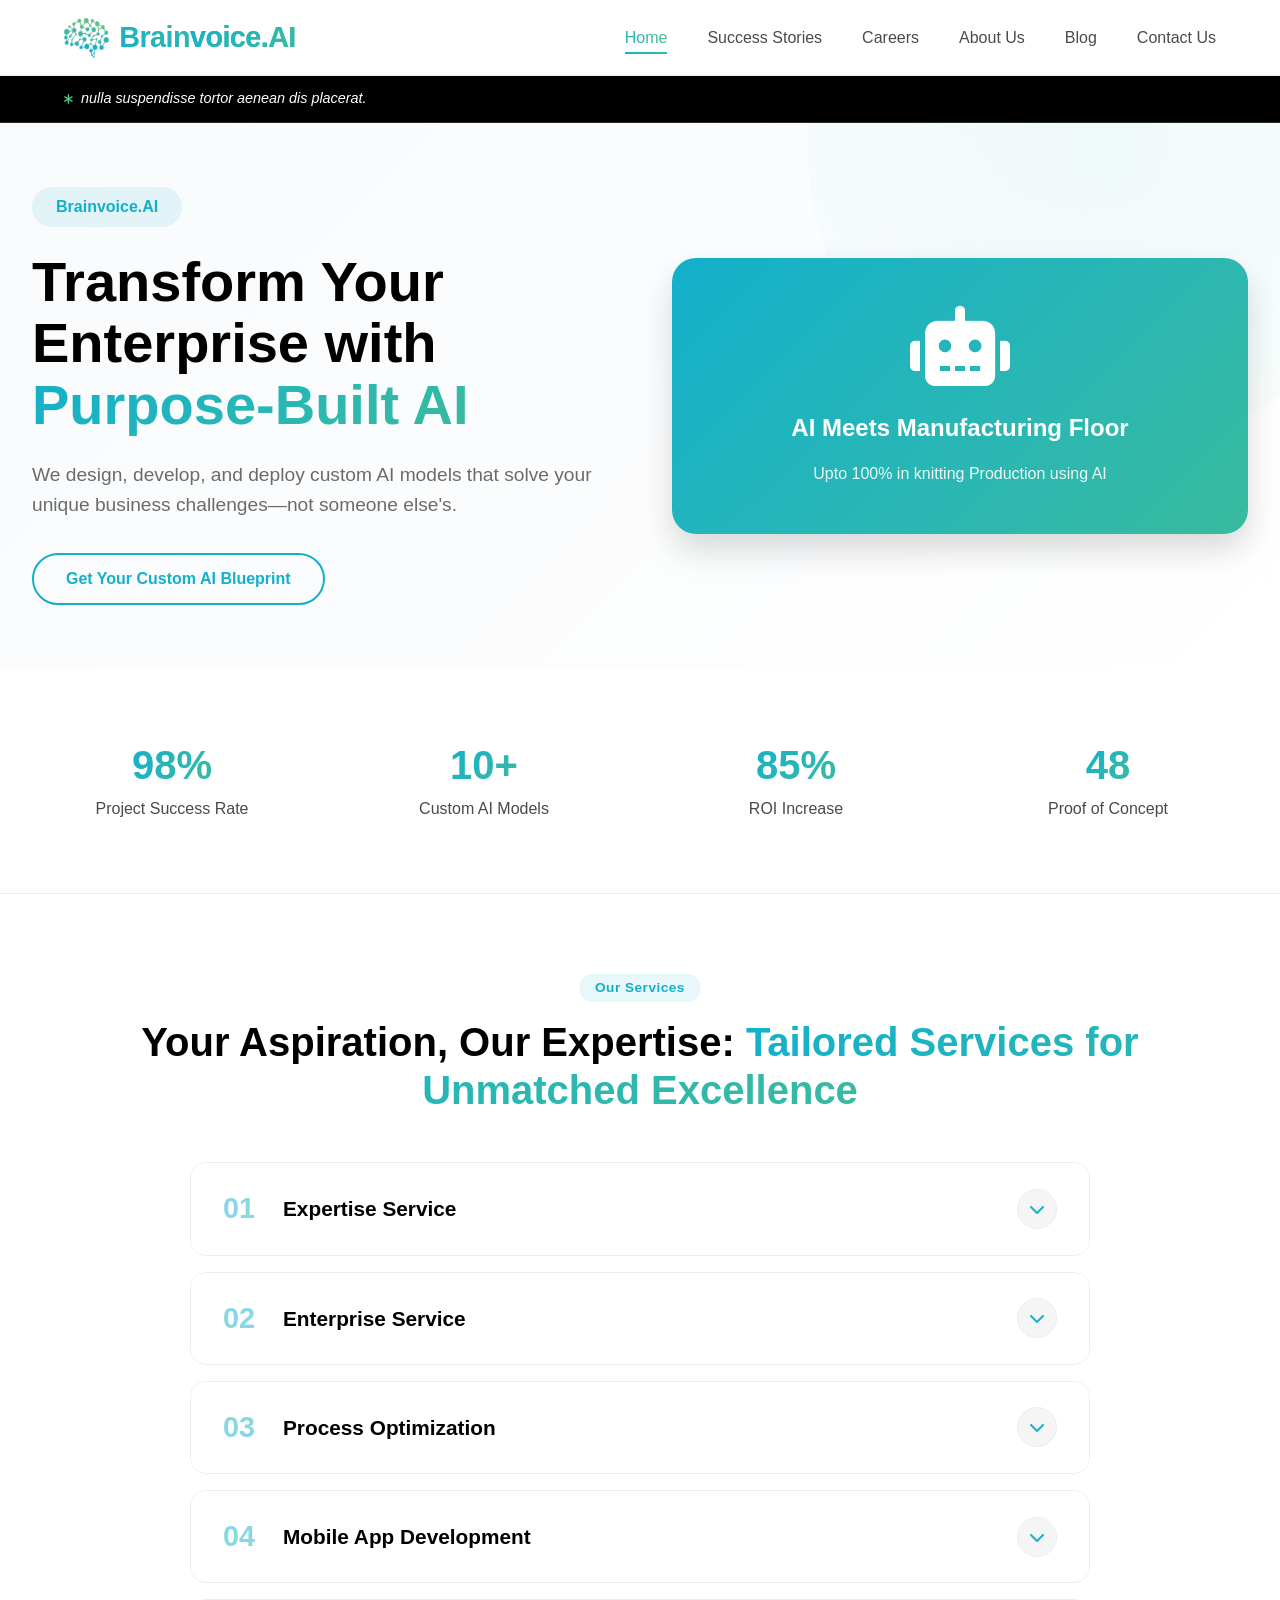
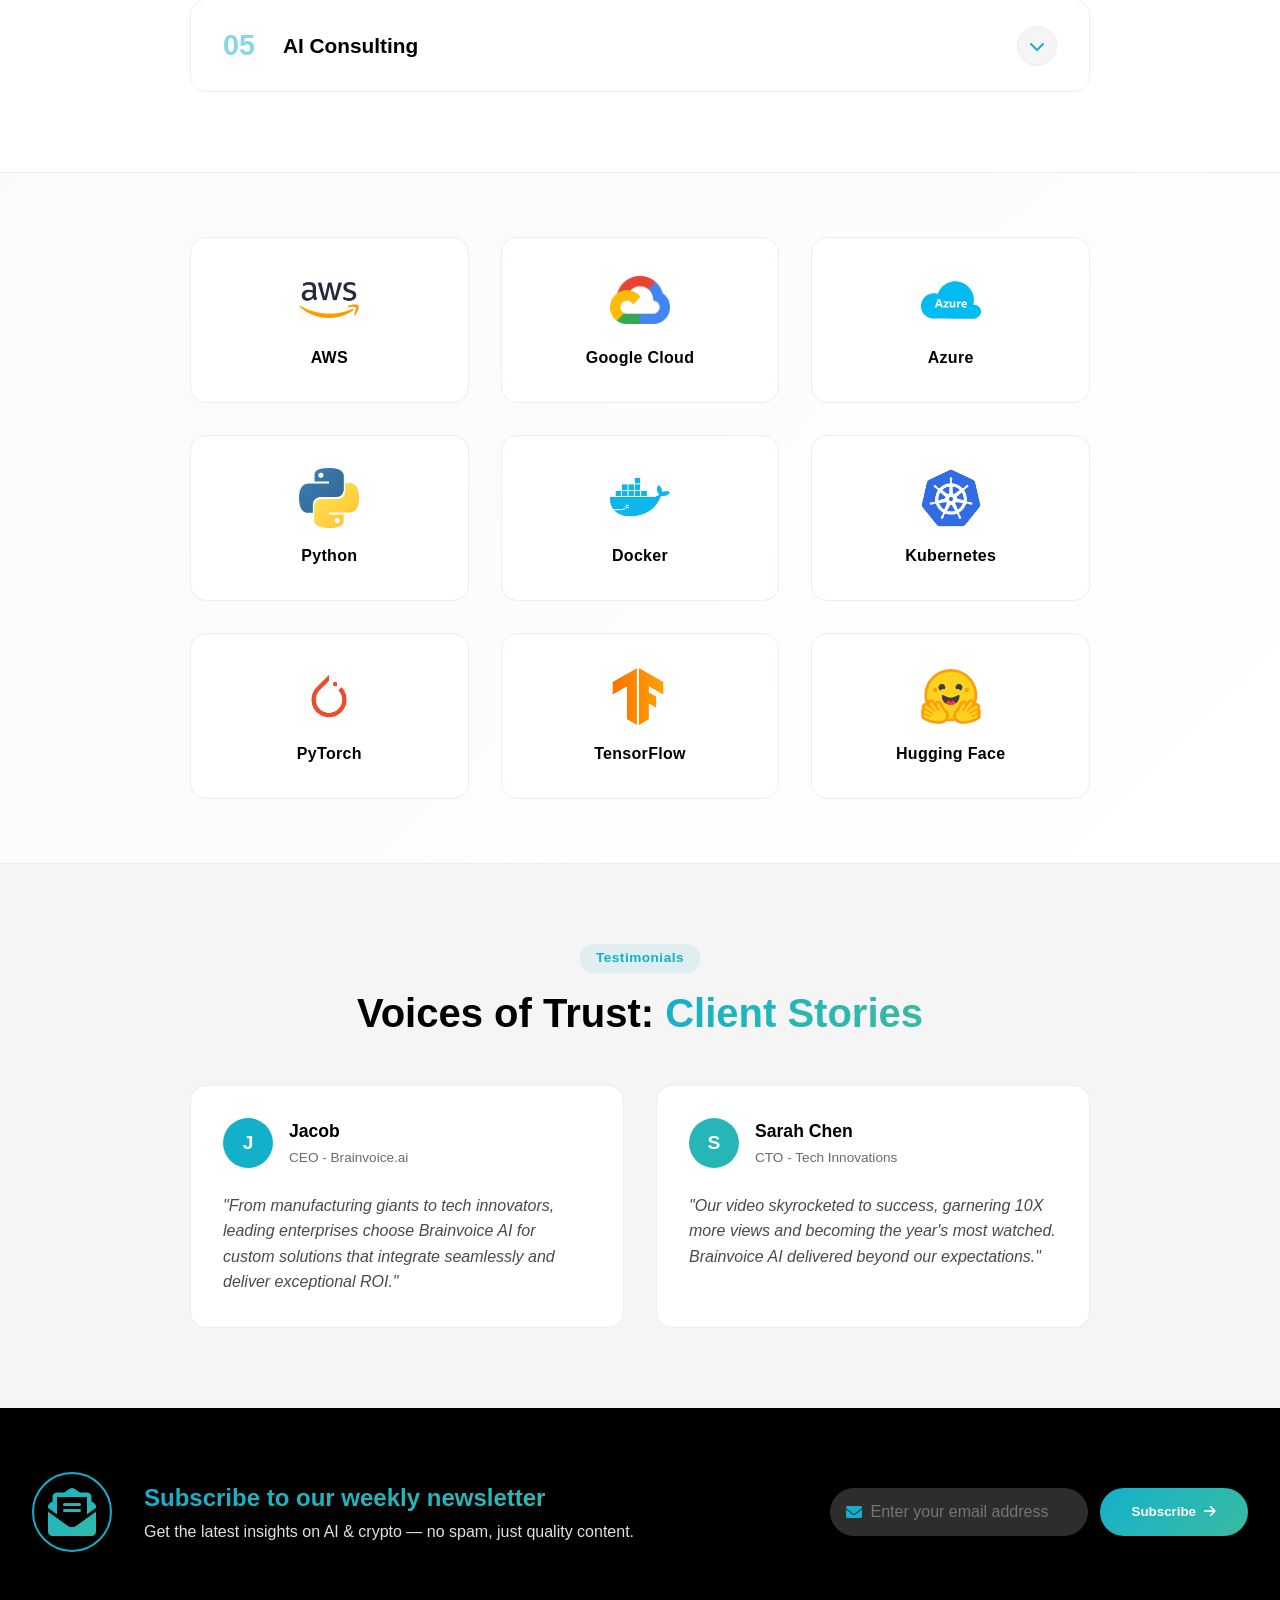
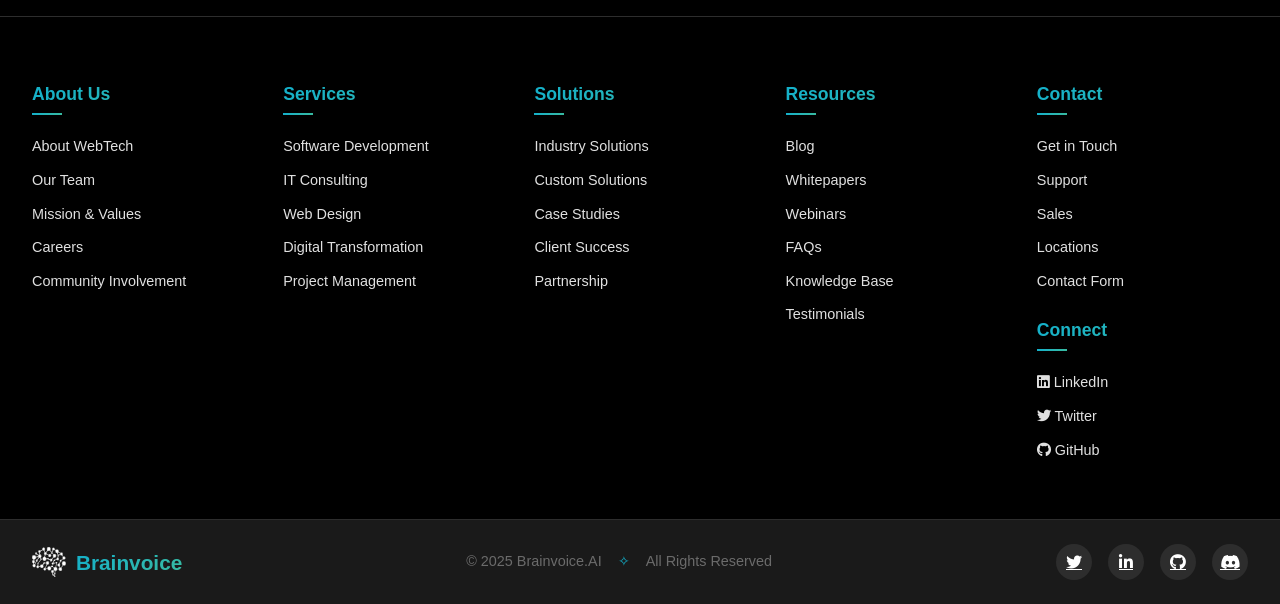
==== BRAINVOICE - OTHER PAGES/index.html @ 1320d8ed "Initial project backup before merging landing page" ====
<!DOCTYPE html>
<html lang="en">
<head>
  <meta charset="UTF-8">
  <meta name="viewport" content="width=device-width, initial-scale=1.0">
  <title>Brainvoice.AI · Home</title>

  <!-- Icons -->
  <link rel="stylesheet" href="https://cdnjs.cloudflare.com/ajax/libs/font-awesome/6.0.0/css/all.min.css">

  <!-- CSS -->
  <link rel="stylesheet" href="css/style.css">
  <link rel="stylesheet" href="css/home.css">
</head>

<body>
  <!-- NAVBAR -->
  <nav class="navbar">
    <div class="logo-container">
      <img src="images/BrainVoice-logo.svg" alt="Brainvoice.AI" class="logo-img">
      <span class="logo-text">Brain<span>voice.AI</span></span>
    </div>
    
    <div class="nav-links">
      <a href="index.html" class="active">Home</a>
      <a href="success-stories.html">Success Stories</a>
      <a href="careers.html">Careers</a>
      <a href="about.html">About Us</a>
      <a href="blog.html">Blog</a>
      <a href="contact.html">Contact Us</a>
    </div>

    <button class="mobile-menu-btn" id="mobileMenuBtn" aria-label="Menu">
      <i class="fas fa-bars"></i>
    </button>
  </nav>

  <!-- Tagline -->
  <div class="top-tagline">
    <i class="fas fa-asterisk"></i> nulla suspendisse tortor aenean dis placerat.
  </div>

  <!-- MAIN CONTENT -->
  <main>
    <!-- Hero Section -->
    <section class="hero-home">
      <div class="container">
        <div class="hero-grid">
          <div class="hero-content">
            <span class="hero-badge">Brainvoice.AI</span>
            <h1>Transform Your Enterprise with <span class="gradient-text">Purpose-Built AI</span></h1>
            <p class="hero-description">We design, develop, and deploy custom AI models that solve your unique business challenges—not someone else's.</p>
            <div class="hero-buttons">
              <a href="contact.html" class="btn btn-secondary">Get Your Custom AI Blueprint</a>
            </div>
          </div>
          <div class="hero-image">
            <div class="hero-image-content">
              <i class="fas fa-robot"></i>
              <h3>AI Meets Manufacturing Floor</h3>
              <p>Upto 100% in knitting Production using AI</p>
            </div>
          </div>
        </div>
      </div>
    </section>

    <!-- Stats Section -->
    <section class="stats-section">
      <div class="container">
        <div class="stats-grid">
          <div class="stat-card">
            <span class="stat-number">98%</span>
            <p>Project Success Rate</p>
          </div>
          <div class="stat-card">
            <span class="stat-number">10+</span>
            <p>Custom AI Models</p>
          </div>
          <div class="stat-card">
            <span class="stat-number">85%</span>
            <p>ROI Increase</p>
          </div>
          <div class="stat-card">
            <span class="stat-number">48hrs</span>
            <p>Proof of Concept</p>
          </div>
        </div>
      </div>
    </section>

    <!-- Services Accordion Section -->
    <section class="services-accordion-section">
      <div class="container">
        <div class="section-header centered">
          <span class="section-badge">Our Services</span>
          <h2>Your Aspiration, Our Expertise: <span class="gradient-text">Tailored Services for Unmatched Excellence</span></h2>
        </div>

        <div class="services-accordion" id="servicesAccordion">
          <!-- Service Block 01 -->
          <div class="service-item" data-service="1">
            <div class="service-header">
              <div class="service-number">01</div>
              <h3 class="service-title">Expertise Service</h3>
              <button class="service-toggle" aria-label="Toggle service">
                <i class="fas fa-chevron-down"></i>
              </button>
            </div>
            <div class="service-content">
              <p class="service-description">Lorem ipsum dolor sit amet consectetur. Eu lobortis aliquet nec dui blandit faucibus proin vitae adipiscing. Sollicitudin odio elementum urna placerat lacus, vulputate. Non malesuada viverra et ultrices cras. Tincidunt tempor, blandit augue ac feugiat.</p>
              <div class="sub-services-row">
                <div class="sub-service-card"><h4>Artificial Intelligence</h4></div>
                <div class="sub-service-card"><h4>Frontend Development</h4></div>
                <div class="sub-service-card"><h4>Dedicated Developer</h4></div>
                <div class="sub-service-card"><h4>Mobile App Development</h4></div>
              </div>
            </div>
          </div>

          <!-- Service Block 02 -->
          <div class="service-item" data-service="2">
            <div class="service-header">
              <div class="service-number">02</div>
              <h3 class="service-title">Enterprise Service</h3>
              <button class="service-toggle" aria-label="Toggle service">
                <i class="fas fa-chevron-down"></i>
              </button>
            </div>
            <div class="service-content">
              <p class="service-description">Enterprise-grade solutions for large organizations. We provide scalable AI infrastructure, custom model development, and comprehensive support for enterprise clients.</p>
              <div class="sub-services-row">
                <div class="sub-service-card"><h4>AI Infrastructure</h4></div>
                <div class="sub-service-card"><h4>Scalable Solutions</h4></div>
                <div class="sub-service-card"><h4>Enterprise Support</h4></div>
                <div class="sub-service-card"><h4>Data Processing</h4></div>
                <div class="sub-service-card"><h4>Custom Models</h4></div>
              </div>
            </div>
          </div>

          <!-- Service Block 03 -->
          <div class="service-item" data-service="3">
            <div class="service-header">
              <div class="service-number">03</div>
              <h3 class="service-title">Process Optimization</h3>
              <button class="service-toggle" aria-label="Toggle service">
                <i class="fas fa-chevron-down"></i>
              </button>
            </div>
            <div class="service-content">
              <p class="service-description">Streamline your business processes with AI-powered optimization. We analyze your workflows, identify bottlenecks, and implement intelligent automation.</p>
              <div class="sub-services-row">
                <div class="sub-service-card"><h4>Workflow Analysis</h4></div>
                <div class="sub-service-card"><h4>Bottleneck Detection</h4></div>
                <div class="sub-service-card"><h4>Process Automation</h4></div>
                <div class="sub-service-card"><h4>Efficiency Tracking</h4></div>
              </div>
            </div>
          </div>

          <!-- Service Block 04 -->
          <div class="service-item" data-service="4">
            <div class="service-header">
              <div class="service-number">04</div>
              <h3 class="service-title">Mobile App Development</h3>
              <button class="service-toggle" aria-label="Toggle service">
                <i class="fas fa-chevron-down"></i>
              </button>
            </div>
            <div class="service-content">
              <p class="service-description">Create powerful, intuitive mobile applications with AI integration. We build native and cross-platform apps that leverage machine learning.</p>
              <div class="sub-services-row">
                <div class="sub-service-card"><h4>iOS Development</h4></div>
                <div class="sub-service-card"><h4>Android Development</h4></div>
                <div class="sub-service-card"><h4>Cross-Platform</h4></div>
                <div class="sub-service-card"><h4>AI Integration</h4></div>
                <div class="sub-service-card"><h4>UI/UX Design</h4></div>
              </div>
            </div>
          </div>

          <!-- Service Block 05 -->
          <div class="service-item" data-service="5">
            <div class="service-header">
              <div class="service-number">05</div>
              <h3 class="service-title">AI Consulting</h3>
              <button class="service-toggle" aria-label="Toggle service">
                <i class="fas fa-chevron-down"></i>
              </button>
            </div>
            <div class="service-content">
              <p class="service-description">Expert guidance on AI strategy, implementation, and optimization. Our consultants help you identify opportunities and build a roadmap.</p>
              <div class="sub-services-row">
                <div class="sub-service-card"><h4>Strategy Development</h4></div>
                <div class="sub-service-card"><h4>Technology Selection</h4></div>
                <div class="sub-service-card"><h4>Implementation Roadmap</h4></div>
                <div class="sub-service-card"><h4>ROI Analysis</h4></div>
                <div class="sub-service-card"><h4>Team Training</h4></div>
              </div>
            </div>
          </div>
        </div>
      </div>
    </section>

    <!-- 🔷 SECTION: Technology / Tools Grid -->
    <section class="tech-grid-section">
      <div class="container">
        <!-- Grid of Icons - 3x3 Layout -->
        <div class="tech-grid">
          <!-- Row 1 -->
          <div class="tech-item">
            <img src="images/aws.png" alt="AWS" class="tech-logo">
            <span class="tech-name">AWS</span>
          </div>
          <div class="tech-item">
            <img src="images/cloud.png" alt="Google Cloud" class="tech-logo">
            <span class="tech-name">Google Cloud</span>
          </div>
          <div class="tech-item">
            <img src="images/azure.svg" alt="Azure" class="tech-logo">
            <span class="tech-name">Azure</span>
          </div>

          <!-- Row 2 -->
          <div class="tech-item">
            <img src="images/python.jpg" alt="Python" class="tech-logo">
            <span class="tech-name">Python</span>
          </div>
          <div class="tech-item">
            <img src="images/docker.png" alt="Docker" class="tech-logo">
            <span class="tech-name">Docker</span>
          </div>
          <div class="tech-item">
            <img src="images/kuberenets.png" alt="Kubernetes" class="tech-logo">
            <span class="tech-name">Kubernetes</span>
          </div>

          <!-- Row 3 -->
          <div class="tech-item">
            <img src="images/pytorch.png" alt="PyTorch" class="tech-logo">
            <span class="tech-name">PyTorch</span>
          </div>
          <div class="tech-item">
            <img src="images/tensorflow.png" alt="TensorFlow" class="tech-logo">
            <span class="tech-name">TensorFlow</span>
          </div>
          <div class="tech-item">
            <img src="images/huggingface.png" alt="Hugging Face" class="tech-logo">
            <span class="tech-name">Hugging Face</span>
          </div>
        </div>
      </div>
    </section>
    <!-- Testimonials Section -->
    <section class="testimonials-section">
      <div class="container">
        <div class="section-header centered">
          <span class="section-badge">Testimonials</span>
          <h2>Voices of Trust: <span class="gradient-text">Client Stories</span></h2>
        </div>
        
        <div class="testimonials-grid">
          <div class="testimonial-card">
            <div class="testimonial-header">
              <div class="testimonial-avatar" style="background: #13B0CB">J</div>
              <div class="testimonial-info">
                <h4>Jacob</h4>
                <p>CEO - Brainvoice.ai</p>
              </div>
            </div>
            <p class="testimonial-text">"From manufacturing giants to tech innovators, leading enterprises choose Brainvoice AI for custom solutions that integrate seamlessly and deliver exceptional ROI."</p>
          </div>
          
          <div class="testimonial-card">
            <div class="testimonial-header">
              <div class="testimonial-avatar" style="background: #27B6B7">S</div>
              <div class="testimonial-info">
                <h4>Sarah Chen</h4>
                <p>CTO - Tech Innovations</p>
              </div>
            </div>
            <p class="testimonial-text">"Our video skyrocketed to success, garnering 10X more views and becoming the year's most watched. Brainvoice AI delivered beyond our expectations."</p>
          </div>
        </div>
      </div>
    </section>

    <!-- Newsletter Section -->
    <section class="newsletter-section">
      <div class="container">
        <div class="newsletter-content">
          <div class="newsletter-icon">
            <i class="fas fa-envelope-open-text"></i>
          </div>
          <div class="newsletter-text">
            <h3>Subscribe to our weekly newsletter</h3>
            <p>Get the latest insights on AI & crypto — no spam, just quality content.</p>
          </div>
          <div class="newsletter-form">
            <div class="input-wrapper">
              <i class="fas fa-envelope input-icon"></i>
              <input type="email" id="newsletterEmail" placeholder="Enter your email address">
            </div>
            <button id="subscribeBtn" class="subscribe-btn">
              Subscribe <i class="fas fa-arrow-right"></i>
            </button>
          </div>
        </div>
      </div>
    </section>
  </main>

  <!-- FOOTER -->
  <footer class="footer">
    <div class="footer-container">
      <!-- About Us Column -->
      <div class="footer-column">
        <h4>About Us</h4>
        <ul>
          <li><a href="about.html">About WebTech</a></li>
          <li><a href="#">Our Team</a></li>
          <li><a href="#">Mission & Values</a></li>
          <li><a href="careers.html">Careers</a></li>
          <li><a href="#">Community Involvement</a></li>
        </ul>
      </div>

      <!-- Services Column -->
      <div class="footer-column">
        <h4>Services</h4>
        <ul>
          <li><a href="#">Software Development</a></li>
          <li><a href="#">IT Consulting</a></li>
          <li><a href="#">Web Design</a></li>
          <li><a href="#">Digital Transformation</a></li>
          <li><a href="#">Project Management</a></li>
        </ul>
      </div>

      <!-- Solutions Column -->
      <div class="footer-column">
        <h4>Solutions</h4>
        <ul>
          <li><a href="#">Industry Solutions</a></li>
          <li><a href="#">Custom Solutions</a></li>
          <li><a href="success-stories.html">Case Studies</a></li>
          <li><a href="#">Client Success</a></li>
          <li><a href="#">Partnership</a></li>
        </ul>
      </div>

      <!-- Resources Column -->
      <div class="footer-column">
        <h4>Resources</h4>
        <ul>
          <li><a href="blog.html">Blog</a></li>
          <li><a href="#">Whitepapers</a></li>
          <li><a href="#">Webinars</a></li>
          <li><a href="#">FAQs</a></li>
          <li><a href="#">Knowledge Base</a></li>
          <li><a href="#">Testimonials</a></li>
        </ul>
      </div>

      <!-- Contact & Connect Column -->
      <div class="footer-column">
        <h4>Contact</h4>
        <ul>
          <li><a href="contact.html">Get in Touch</a></li>
          <li><a href="#">Support</a></li>
          <li><a href="#">Sales</a></li>
          <li><a href="#">Locations</a></li>
          <li><a href="contact.html">Contact Form</a></li>
        </ul>
        
        <h4 style="margin-top: 1.5rem;">Connect</h4>
        <ul>
          <li><a href="#"><i class="fab fa-linkedin"></i> LinkedIn</a></li>
          <li><a href="#"><i class="fab fa-twitter"></i> Twitter</a></li>
          <li><a href="#"><i class="fab fa-github"></i> GitHub</a></li>
        </ul>
      </div>
    </div>

    <!-- Bottom Footer -->
    <div class="footer-bottom">
      <div class="footer-bottom-content">
        <div class="footer-logo">
          <img src="images/BrainVoice-logo.svg" alt="Brainvoice.AI" class="footer-logo-img">
          <span class="footer-logo-text">Brain<span>voice</span></span>
        </div>
        <div class="footer-copyright">
          <span>© 2025 Brainvoice.AI</span>
          <span class="divider">✧</span>
          <span>All Rights Reserved</span>
        </div>
        <div class="footer-social">
          <a href="#" aria-label="Twitter"><i class="fab fa-twitter"></i></a>
          <a href="#" aria-label="LinkedIn"><i class="fab fa-linkedin-in"></i></a>
          <a href="#" aria-label="GitHub"><i class="fab fa-github"></i></a>
          <a href="#" aria-label="Discord"><i class="fab fa-discord"></i></a>
        </div>
      </div>
    </div>
  </footer>

  <!-- JS -->
  <script src="js/script.js"></script>
  <script src="js/home.js"></script>
</body>
</html>
---- BRAINVOICE - OTHER PAGES/css/style.css ----
* {
  margin: 0;
  padding: 0;
  box-sizing: border-box;
}
body {
  font-family: 'ki', sans-serif;
}

h1, h2, h3, h4, h5, h6 {
  font-family: 'teknolog', sans-serif;
}
:root {
  /* Logo colors */
  --color-1: #70B78F;
  --color-2: #58B0A8;
  --color-3: #51C186;
  --color-4: #39BA9F;
  --color-5: #27B6B7;
  --color-6: #13B0CB;
  
  --gradient-primary: linear-gradient(135deg, #13B0CB, #27B6B7, #39BA9F);
  --gradient-secondary: linear-gradient(135deg, #51C186, #58B0A8, #70B78F);
  --gradient-accent: linear-gradient(45deg, #13B0CB, #51C186);
  
  --black: #000000;
  --black-light: #1a1a1a;
  --gray-dark: #2d2d2d;
  --gray-medium: #4a4a4a;
  --gray-light: #6b6b6b;
  --gray-lighter: #e0e0e0;
  --white: #ffffff;
  --off-white: #f5f5f5;
  
  --text-dark: var(--black);
  --text-medium: var(--gray-medium);
  --text-light: var(--gray-light);
  
  --bg-white: var(--white);
  --bg-light: var(--off-white);
  --bg-dark: var(--black-light);
  --bg-gradient: linear-gradient(135deg, #f8fafc, #f0f7fa, #e6f0f5);
  
  --border-light: #e9edf4;
  --shadow-sm: 0 4px 12px rgba(0, 0, 0, 0.05);
  --shadow-md: 0 8px 24px rgba(0, 0, 0, 0.1);
  --shadow-lg: 0 16px 32px rgba(0, 0, 0, 0.15);
  --shadow-colored: 0 10px 30px -5px rgba(19, 176, 203, 0.3);
}

body {
  background: var(--bg-gradient);
  color: var(--text-dark);
  line-height: 1.5;
  min-height: 100vh;
  display: flex;
  flex-direction: column;
}

/* NAVBAR */
.navbar {
  display: flex;
  align-items: center;
  justify-content: space-between;
  padding: 1rem 4rem;
  background-color: var(--white);
  border-bottom: 1px solid var(--border-light);
  position: sticky;
  top: 0;
  z-index: 100;
  backdrop-filter: blur(10px);
  background-color: rgba(255, 255, 255, 0.95);
  box-shadow: var(--shadow-sm);
}

.logo-container {
  display: flex;
  align-items: center;
  gap: 10px;
}

.logo-img {
  height: 40px;
  width: auto;
  object-fit: contain;
}

.logo-text {
  font-size: 1.8rem;
  font-weight: 700;
  letter-spacing: -0.02em;
  background: var(--gradient-accent);
  -webkit-background-clip: text;
  -webkit-text-fill-color: transparent;
  background-clip: text;
}

.logo-text span {
  background: var(--gradient-primary);
  -webkit-background-clip: text;
  -webkit-text-fill-color: transparent;
  background-clip: text;
}

.nav-links {
  display: flex;
  gap: 2.5rem;
  font-weight: 500;
}

.nav-links a {
  text-decoration: none;
  color: var(--text-medium);
  font-size: 1rem;
  transition: all 0.2s;
  position: relative;
}

.nav-links a::after {
  content: '';
  position: absolute;
  bottom: -4px;
  left: 0;
  width: 0;
  height: 2px;
  background: var(--gradient-primary);
  transition: width 0.2s;
}

.nav-links a:hover::after,
.nav-links .active::after {
  width: 100%;
}

.nav-links a:hover,
.nav-links .active {
  background: var(--gradient-accent);
  -webkit-background-clip: text;
  -webkit-text-fill-color: transparent;
  background-clip: text;
}

.mobile-menu-btn {
  display: none;
  background: none;
  border: none;
  font-size: 1.5rem;
  background: var(--gradient-primary);
  -webkit-background-clip: text;
  -webkit-text-fill-color: transparent;
  cursor: pointer;
}

/* TOP TAGLINE */
.top-tagline {
  background: var(--black);
  color: var(--white);
  padding: 0.75rem 4rem;
  font-size: 0.9rem;
  border-bottom: 1px solid var(--gray-dark);
  font-style: italic;
  display: flex;
  align-items: center;
  gap: 0.5rem;
}

.top-tagline i {
  color: var(--color-3);
  font-size: 0.7rem;
}

/* CONTAINER */
.container {
  max-width: 1280px;
  margin: 0 auto;
  padding: 0 2rem;
}

/* SECTION BADGE */
.section-badge {
  display: inline-block;
  background: rgba(19, 176, 203, 0.1);
  color: var(--color-6);
  padding: 0.25rem 1rem;
  border-radius: 50px;
  font-size: 0.85rem;
  font-weight: 600;
  letter-spacing: 0.5px;
  margin-bottom: 1rem;
}

.section-header {
  margin-bottom: 3rem;
}

.section-header.centered {
  text-align: center;
}

.section-header h2 {
  font-size: 2.5rem;
  font-weight: 700;
  line-height: 1.2;
  color: var(--black);
}

.gradient-text {
  background: var(--gradient-primary);
  -webkit-background-clip: text;
  -webkit-text-fill-color: transparent;
  background-clip: text;
}

/* NEWSLETTER SECTION (Global) */
.newsletter-section {
  padding: 4rem 0;
  background: var(--black);
}

.newsletter-content {
  display: flex;
  flex-wrap: wrap;
  align-items: center;
  gap: 2rem;
  color: var(--white);
}

.newsletter-icon {
  font-size: 3rem;
  background: var(--gradient-primary);
  -webkit-background-clip: text;
  -webkit-text-fill-color: transparent;
  width: 80px;
  height: 80px;
  border-radius: 50%;
  display: flex;
  align-items: center;
  justify-content: center;
  border: 2px solid var(--color-6);
}

.newsletter-text {
  flex: 1;
  min-width: 250px;
}

.newsletter-text h3 {
  font-size: 1.5rem;
  font-weight: 600;
  margin-bottom: 0.25rem;
  background: var(--gradient-primary);
  -webkit-background-clip: text;
  -webkit-text-fill-color: transparent;
}

.newsletter-text p {
  color: var(--gray-lighter);
  font-size: 1rem;
}

.newsletter-form {
  display: flex;
  gap: 0.75rem;
  min-width: 400px;
  flex-wrap: wrap;
}

.input-wrapper {
  flex: 1;
  position: relative;
  min-width: 250px;
}

.input-icon {
  position: absolute;
  left: 1rem;
  top: 50%;
  transform: translateY(-50%);
  color: var(--color-6);
  font-size: 1rem;
}

.input-wrapper input {
  width: 100%;
  padding: 0.9rem 1rem 0.9rem 2.5rem;
  border: 1px solid var(--gray-dark);
  border-radius: 50px;
  font-size: 1rem;
  background: var(--gray-dark);
  color: var(--white);
  outline: none;
  transition: all 0.2s;
}

.input-wrapper input:focus {
  border-color: var(--color-6);
  box-shadow: 0 0 0 2px rgba(19, 176, 203, 0.3);
}

.subscribe-btn {
  background: var(--gradient-primary);
  color: var(--white);
  border: none;
  padding: 0 2rem;
  border-radius: 50px;
  font-weight: 600;
  cursor: pointer;
  transition: all 0.2s;
  display: inline-flex;
  align-items: center;
  gap: 8px;
  white-space: nowrap;
}

.subscribe-btn:hover {
  gap: 12px;
  box-shadow: var(--shadow-colored);
}

/* FOOTER (Global) */
.footer {
  background: var(--black);
  color: var(--white);
  margin-top: auto;
  padding: 4rem 0 0;
  border-top: 1px solid var(--gray-dark);
}

.footer-container {
  max-width: 1280px;
  margin: 0 auto;
  padding: 0 2rem 3rem;
  display: grid;
  grid-template-columns: repeat(auto-fit, minmax(180px, 1fr));
  gap: 2.5rem;
  border-bottom: 1px solid var(--gray-dark);
}

.footer-column h4 {
  background: var(--gradient-primary);
  -webkit-background-clip: text;
  -webkit-text-fill-color: transparent;
  font-size: 1.1rem;
  font-weight: 600;
  margin-bottom: 1.2rem;
  position: relative;
  padding-bottom: 0.5rem;
}

.footer-column h4::after {
  content: '';
  position: absolute;
  bottom: 0;
  left: 0;
  width: 30px;
  height: 2px;
  background: var(--gradient-primary);
}

.footer-column ul {
  list-style: none;
}

.footer-column ul li {
  margin-bottom: 0.6rem;
}

.footer-column ul li a {
  color: var(--gray-lighter);
  text-decoration: none;
  font-size: 0.9rem;
  transition: all 0.2s;
  display: inline-block;
}

.footer-column ul li a:hover {
  background: var(--gradient-primary);
  -webkit-background-clip: text;
  -webkit-text-fill-color: transparent;
  transform: translateX(4px);
}

.footer-bottom {
  background: var(--black-light);
  padding: 1.5rem 2rem;
}

.footer-bottom-content {
  max-width: 1280px;
  margin: 0 auto;
  display: flex;
  justify-content: space-between;
  align-items: center;
  flex-wrap: wrap;
  gap: 1.5rem;
}

.footer-logo {
  display: flex;
  align-items: center;
  gap: 10px;
}

.footer-logo-img {
  height: 30px;
  width: auto;
  filter: brightness(0) invert(1);
}

.footer-logo-text {
  font-size: 1.3rem;
  font-weight: 700;
  background: var(--gradient-primary);
  -webkit-background-clip: text;
  -webkit-text-fill-color: transparent;
}

.footer-copyright {
  display: flex;
  align-items: center;
  gap: 1rem;
  color: var(--gray-light);
  font-size: 0.9rem;
  flex-wrap: wrap;
  justify-content: center;
}

.footer-copyright .divider {
  color: var(--color-6);
}

.footer-social {
  display: flex;
  gap: 1rem;
}

.footer-social a {
  color: var(--white);
  background: var(--gray-dark);
  width: 36px;
  height: 36px;
  border-radius: 50%;
  display: flex;
  align-items: center;
  justify-content: center;
  transition: all 0.2s;
}

.footer-social a:hover {
  background: var(--gradient-primary);
  transform: translateY(-3px);
}

/* RESPONSIVE */
@media (max-width: 900px) {
  .navbar {
    padding: 1rem 2rem;
  }
  
  .nav-links {
    display: none;
  }
  
  .nav-links.active {
    display: flex;
    flex-direction: column;
    position: absolute;
    top: 100%;
    left: 0;
    right: 0;
    background: var(--white);
    padding: 1rem 2rem;
    box-shadow: var(--shadow-md);
    gap: 1rem;
    z-index: 99;
  }
  
  .mobile-menu-btn {
    display: block;
  }
  
  .top-tagline {
    padding: 0.5rem 2rem;
  }
  
  .newsletter-form {
    min-width: 100%;
  }
}

@media (max-width: 600px) {
  .container {
    padding: 0 1rem;
  }
  
  .newsletter-content {
    flex-direction: column;
    text-align: center;
  }
  
  .newsletter-icon {
    margin: 0 auto;
  }
  
  .newsletter-form {
    flex-direction: column;
    width: 100%;
  }
  
  .subscribe-btn {
    width: 100%;
    justify-content: center;
  }
  
  .footer-container {
    grid-template-columns: 1fr 1fr;
  }
  
  .footer-bottom-content {
    flex-direction: column;
    text-align: center;
  }
  
  .footer-copyright .divider {
    display: none;
  }
}
---- BRAINVOICE - OTHER PAGES/css/home.css ----
/* Home Page Specific Styles */

.hero-home {
  padding: 4rem 0;
  background: linear-gradient(135deg, #f8fafc, #ffffff);
  position: relative;
  overflow: hidden;
}

.hero-home::before {
  content: '';
  position: absolute;
  top: -50%;
  right: -10%;
  width: 600px;
  height: 600px;
  background: radial-gradient(circle, rgba(19,176,203,0.05) 0%, rgba(81,193,134,0.02) 100%);
  border-radius: 50%;
  z-index: 0;
}

.hero-home .container {
  position: relative;
  z-index: 1;
}

.hero-grid {
  display: grid;
  grid-template-columns: 1fr 1fr;
  gap: 4rem;
  align-items: center;
}

.hero-badge {
  display: inline-block;
  background: rgba(19, 176, 203, 0.1);
  color: var(--color-6);
  padding: 0.5rem 1.5rem;
  border-radius: 50px;
  font-size: 1rem;
  font-weight: 600;
  margin-bottom: 1.5rem;
}

.hero-content h1 {
  font-size: 3.5rem;
  font-weight: 800;
  line-height: 1.1;
  margin-bottom: 1.5rem;
  color: var(--black);
}

.hero-description {
  font-size: 1.2rem;
  color: var(--text-light);
  margin-bottom: 2rem;
  line-height: 1.6;
}

.hero-buttons {
  display: flex;
  gap: 1rem;
}

.btn {
  display: inline-flex;
  align-items: center;
  gap: 0.5rem;
  padding: 0.75rem 2rem;
  border-radius: 50px;
  font-weight: 600;
  text-decoration: none;
  transition: all 0.3s;
}

.btn-primary {
  background: var(--gradient-primary);
  color: var(--white);
}

.btn-primary:hover {
  transform: translateY(-2px);
  box-shadow: var(--shadow-colored);
}

.btn-secondary {
  background: transparent;
  color: var(--color-6);
  border: 2px solid var(--color-6);
}

.btn-secondary:hover {
  background: var(--color-6);
  color: var(--white);
  transform: translateY(-2px);
}

.hero-image-content {
  background: linear-gradient(135deg, #13B0CB, #27B6B7, #39BA9F);
  padding: 3rem;
  border-radius: 24px;
  color: white;
  text-align: center;
  box-shadow: var(--shadow-lg);
}

.hero-image-content i {
  font-size: 5rem;
  margin-bottom: 1.5rem;
}

.hero-image-content h3 {
  font-size: 1.5rem;
  margin-bottom: 1rem;
}

.hero-image-content p {
  font-size: 1rem;
  opacity: 0.9;
}

/* Stats Section */
.stats-section {
  padding: 3rem 0;
  background: var(--white);
  border-bottom: 1px solid var(--border-light);
}

.stats-grid {
  display: grid;
  grid-template-columns: repeat(4, 1fr);
  gap: 2rem;
}

.stat-card {
  text-align: center;
  padding: 1.5rem;
}

.stat-number {
  font-size: 2.5rem;
  font-weight: 800;
  background: var(--gradient-primary);
  -webkit-background-clip: text;
  -webkit-text-fill-color: transparent;
  line-height: 1.2;
}

.stat-card p {
  font-size: 1rem;
  color: var(--text-medium);
  font-weight: 500;
  margin-top: 0.5rem;
}

/* NEW FEATURED PROJECT SECTION - TWO COLUMN LAYOUT */
.featured-project-section {
  padding: 5rem 0;
  background: var(--white);
}

.project-grid {
  display: grid;
  grid-template-columns: 1fr 1fr;
  gap: 4rem;
  align-items: center;
  margin-top: 2rem;
}

/* Left Column - Image */
.project-image {
  position: relative;
  border-radius: 24px;
  overflow: hidden;
  box-shadow: var(--shadow-lg);
  height: 100%;
  min-height: 400px;
}

.image-placeholder {
  width: 100%;
  height: 100%;
  min-height: 400px;
  background: linear-gradient(135deg, var(--color-6), var(--color-4), var(--color-3));
  display: flex;
  flex-direction: column;
  align-items: center;
  justify-content: center;
  color: white;
  font-size: 5rem;
  position: relative;
}

.image-placeholder i {
  margin-bottom: 1rem;
  filter: drop-shadow(0 4px 10px rgba(0,0,0,0.2));
}

.image-placeholder span {
  font-size: 1.2rem;
  font-weight: 500;
  background: rgba(255,255,255,0.2);
  padding: 0.5rem 1.5rem;
  border-radius: 50px;
  backdrop-filter: blur(4px);
}

/* Right Column - Content */
.project-content {
  display: flex;
  flex-direction: column;
  gap: 1.2rem;
}

/* 1. Small label (Category) */
.project-category {
  display: inline-block;
  background: rgba(19, 176, 203, 0.1);
  color: var(--color-6);
  padding: 0.3rem 1rem;
  border-radius: 50px;
  font-size: 0.85rem;
  font-weight: 600;
  letter-spacing: 0.5px;
  text-transform: uppercase;
  width: fit-content;
}

/* 2. Title (Project name) */
.project-title {
  font-size: 2.5rem;
  font-weight: 700;
  line-height: 1.2;
  color: var(--black);
  margin: 0.5rem 0 0.25rem;
}

/* 3. Short description */
.project-description {
  font-size: 1rem;
  color: var(--text-light);
  line-height: 1.7;
  margin-bottom: 0.5rem;
}

/* 4. Label (Technology) */
.tech-label {
  display: inline-block;
  color: var(--text-medium);
  font-weight: 600;
  font-size: 0.95rem;
  margin-top: 0.5rem;
  letter-spacing: 0.5px;
}

/* 5. Row of icons */
.tech-icons {
  display: flex;
  flex-wrap: wrap;
  gap: 2rem;
  margin: 0.5rem 0 1rem;
}

.tech-icon-item {
  display: flex;
  flex-direction: column;
  align-items: center;
  gap: 0.5rem;
  transition: transform 0.2s;
}

.tech-icon-item:hover {
  transform: translateY(-4px);
}

.tech-icon-item i {
  font-size: 2rem;
  color: var(--color-6);
  background: rgba(19, 176, 203, 0.1);
  width: 50px;
  height: 50px;
  display: flex;
  align-items: center;
  justify-content: center;
  border-radius: 12px;
  transition: all 0.2s;
}

.tech-icon-item:hover i {
  background: var(--gradient-primary);
  color: white;
}

.tech-icon-item span {
  font-size: 0.8rem;
  font-weight: 500;
  color: var(--text-medium);
}

/* 6. Button (Call-to-action) */
.project-btn {
  display: inline-flex;
  align-items: center;
  gap: 0.75rem;
  background: var(--gradient-primary);
  color: white;
  padding: 1rem 2rem;
  border-radius: 50px;
  font-weight: 600;
  text-decoration: none;
  transition: all 0.3s;
  margin-top: 1rem;
  width: fit-content;
  border: none;
  cursor: pointer;
}

.project-btn:hover {
  transform: translateY(-3px);
  box-shadow: var(--shadow-colored);
  gap: 1rem;
}

.project-btn i {
  font-size: 1rem;
  transition: transform 0.2s;
}

.project-btn:hover i {
  transform: translateX(4px);
}

/* Features Section */
.features-section {
  padding: 5rem 0;
  background: var(--bg-light);
}

.features-grid {
  display: grid;
  grid-template-columns: repeat(4, 1fr);
  gap: 2rem;
}

.feature-card {
  padding: 2rem;
  background: var(--white);
  border-radius: 16px;
  text-align: center;
  transition: all 0.3s;
  border: 1px solid var(--border-light);
}

.feature-card:hover {
  transform: translateY(-6px);
  box-shadow: var(--shadow-colored);
  border-color: var(--color-6);
}

.feature-card i {
  font-size: 2.5rem;
  background: var(--gradient-primary);
  -webkit-background-clip: text;
  -webkit-text-fill-color: transparent;
  margin-bottom: 1rem;
}

.feature-card h3 {
  font-size: 1.2rem;
  margin-bottom: 0.5rem;
  color: var(--black);
}

.feature-card p {
  color: var(--text-light);
  font-size: 0.9rem;
  line-height: 1.5;
}

/* Trusted Section */
.trusted-section {
  padding: 3rem 0;
  background: var(--white);
  text-align: center;
}

.trusted-section h3 {
  font-size: 1.2rem;
  color: var(--text-light);
  font-weight: 500;
  margin-bottom: 2rem;
}

.trusted-logos {
  display: flex;
  justify-content: center;
  gap: 3rem;
  flex-wrap: wrap;
}

.trusted-logos span {
  font-size: 1.2rem;
  font-weight: 600;
  color: var(--text-light);
  opacity: 0.7;
  transition: opacity 0.3s;
}

.trusted-logos span:hover {
  opacity: 1;
}

/* Testimonials Section */
.testimonials-section {
  padding: 5rem 0;
  background: var(--bg-light);
}

.testimonials-grid {
  display: grid;
  grid-template-columns: repeat(2, 1fr);
  gap: 2rem;
  max-width: 900px;
  margin: 0 auto;
}

.testimonial-card {
  padding: 2rem;
  background: var(--white);
  border-radius: 16px;
  border: 1px solid var(--border-light);
  transition: all 0.3s;
}

.testimonial-card:hover {
  transform: translateY(-4px);
  box-shadow: var(--shadow-sm);
  border-color: var(--color-6);
}

.testimonial-header {
  display: flex;
  align-items: center;
  gap: 1rem;
  margin-bottom: 1.5rem;
}

.testimonial-avatar {
  width: 50px;
  height: 50px;
  border-radius: 50%;
  display: flex;
  align-items: center;
  justify-content: center;
  color: white;
  font-weight: 600;
  font-size: 1.2rem;
}

.testimonial-info h4 {
  font-size: 1.1rem;
  font-weight: 600;
  margin-bottom: 0.25rem;
}

.testimonial-info p {
  font-size: 0.85rem;
  color: var(--text-light);
}

.testimonial-text {
  color: var(--text-medium);
  line-height: 1.6;
  font-style: italic;
}

/* Newsletter Section */
.newsletter-section {
  padding: 4rem 0;
  background: var(--black);
}

.newsletter-content {
  display: flex;
  flex-wrap: wrap;
  align-items: center;
  gap: 2rem;
  color: var(--white);
}

.newsletter-icon {
  font-size: 3rem;
  background: var(--gradient-primary);
  -webkit-background-clip: text;
  -webkit-text-fill-color: transparent;
  width: 80px;
  height: 80px;
  border-radius: 50%;
  display: flex;
  align-items: center;
  justify-content: center;
  border: 2px solid var(--color-6);
}

.newsletter-text {
  flex: 1;
  min-width: 250px;
}

.newsletter-text h3 {
  font-size: 1.5rem;
  font-weight: 600;
  margin-bottom: 0.25rem;
  background: var(--gradient-primary);
  -webkit-background-clip: text;
  -webkit-text-fill-color: transparent;
}

.newsletter-text p {
  color: var(--gray-lighter);
  font-size: 1rem;
}

.newsletter-form {
  display: flex;
  gap: 0.75rem;
  min-width: 400px;
  flex-wrap: wrap;
}

.input-wrapper {
  flex: 1;
  position: relative;
  min-width: 250px;
}

.input-icon {
  position: absolute;
  left: 1rem;
  top: 50%;
  transform: translateY(-50%);
  color: var(--color-6);
  font-size: 1rem;
}

.input-wrapper input {
  width: 100%;
  padding: 0.9rem 1rem 0.9rem 2.5rem;
  border: 1px solid var(--gray-dark);
  border-radius: 50px;
  font-size: 1rem;
  background: var(--gray-dark);
  color: var(--white);
  outline: none;
  transition: all 0.2s;
}

.input-wrapper input:focus {
  border-color: var(--color-6);
  box-shadow: 0 0 0 2px rgba(19, 176, 203, 0.3);
}

.subscribe-btn {
  background: var(--gradient-primary);
  color: var(--white);
  border: none;
  padding: 0 2rem;
  border-radius: 50px;
  font-weight: 600;
  cursor: pointer;
  transition: all 0.2s;
  display: inline-flex;
  align-items: center;
  gap: 8px;
  white-space: nowrap;
}

.subscribe-btn:hover {
  gap: 12px;
  box-shadow: var(--shadow-colored);
}

/* Responsive */
@media (max-width: 900px) {
  .hero-grid {
    grid-template-columns: 1fr;
    gap: 2rem;
  }
  
  .features-grid {
    grid-template-columns: repeat(2, 1fr);
  }
  
  .testimonials-grid {
    grid-template-columns: 1fr;
  }
  
  .stats-grid {
    grid-template-columns: repeat(2, 1fr);
  }
  
  /* Project Grid becomes single column on mobile */
  .project-grid {
    grid-template-columns: 1fr;
    gap: 2rem;
  }
  
  .project-image {
    min-height: 300px;
  }
  
  .image-placeholder {
    min-height: 300px;
  }
  
  .project-title {
    font-size: 2rem;
  }
  
  .tech-icons {
    gap: 1.5rem;
  }
}

@media (max-width: 600px) {
  .hero-content h1 {
    font-size: 2.5rem;
  }
  
  .features-grid {
    grid-template-columns: 1fr;
  }
  
  .stats-grid {
    grid-template-columns: 1fr;
  }
  
  .hero-buttons {
    flex-direction: column;
  }
  
  .trusted-logos {
    gap: 1.5rem;
  }
  
  .trusted-logos span {
    font-size: 1rem;
  }
  
  .project-title {
    font-size: 1.8rem;
  }
  
  .tech-icons {
    gap: 1rem;
    justify-content: center;
  }
  
  .tech-icon-item {
    width: calc(50% - 0.5rem);
  }
  
  .project-btn {
    width: 100%;
    justify-content: center;
  }
}
/* ===== SERVICES ACCORDION SECTION ===== */
.services-accordion-section {
  padding: 5rem 0;
  background: var(--white);
}

.services-accordion {
  max-width: 900px;
  margin: 3rem auto 0;
  display: flex;
  flex-direction: column;
  gap: 1rem;
}

/* Service Item */
.service-item {
  background: var(--white);
  border: 1px solid var(--border-light);
  border-radius: 16px;
  overflow: hidden;
  transition: all 0.3s ease;
}

.service-item:hover {
  border-color: var(--color-6);
  box-shadow: var(--shadow-sm);
}

.service-item.active {
  border-color: var(--color-6);
  box-shadow: var(--shadow-colored);
}

/* Service Header */
.service-header {
  display: flex;
  align-items: center;
  padding: 1.5rem 2rem;
  cursor: pointer;
  position: relative;
  background: var(--white);
  transition: background 0.2s;
}

.service-header:hover {
  background: rgba(19, 176, 203, 0.02);
}

.service-number {
  font-size: 1.8rem;
  font-weight: 700;
  color: var(--color-6);
  opacity: 0.5;
  min-width: 60px;
  transition: opacity 0.2s;
}

.service-item.active .service-number {
  opacity: 1;
}

.service-title {
  font-size: 1.3rem;
  font-weight: 600;
  color: var(--black);
  flex: 1;
  margin: 0;
}

.service-toggle {
  width: 40px;
  height: 40px;
  border-radius: 50%;
  background: var(--bg-light);
  border: 1px solid var(--border-light);
  color: var(--color-6);
  display: flex;
  align-items: center;
  justify-content: center;
  cursor: pointer;
  transition: all 0.3s;
  font-size: 1rem;
}

.service-toggle:hover {
  background: var(--gradient-primary);
  color: white;
  border-color: transparent;
}

.service-toggle i {
  transition: transform 0.3s;
}

.service-item.active .service-toggle i {
  transform: rotate(180deg);
}

/* Service Content (Expandable) */
.service-content {
  max-height: 0;
  padding: 0 2rem;
  overflow: hidden;
  transition: max-height 0.4s ease, padding 0.3s ease;
  background: linear-gradient(135deg, #f8fafc, #ffffff);
}

.service-item.active .service-content {
  max-height: 500px; /* Adjust based on content */
  padding: 0 2rem 2rem;
}

/* Description */
.service-description {
  color: var(--text-light);
  line-height: 1.7;
  margin-bottom: 2rem;
  font-size: 1rem;
}

/* Sub-services Row */
.sub-services-row {
  display: grid;
  grid-template-columns: repeat(auto-fit, minmax(200px, 1fr));
  gap: 1rem;
}

.sub-service-card {
  background: var(--white);
  padding: 1.2rem;
  border-radius: 12px;
  border: 1px solid var(--border-light);
  text-align: center;
  transition: all 0.3s;
}

.sub-service-card:hover {
  transform: translateY(-3px);
  border-color: var(--color-6);
  box-shadow: var(--shadow-colored);
}

.sub-service-card h4 {
  font-size: 1rem;
  font-weight: 600;
  color: var(--text-dark);
  margin: 0;
}

/* Responsive */
@media (max-width: 768px) {
  .service-header {
    padding: 1.2rem 1.5rem;
  }
  
  .service-number {
    font-size: 1.5rem;
    min-width: 45px;
  }
  
  .service-title {
    font-size: 1.1rem;
  }
  
  .service-content {
    padding: 0 1.5rem;
  }
  
  .service-item.active .service-content {
    padding: 0 1.5rem 1.5rem;
  }
  
  .sub-services-row {
    grid-template-columns: repeat(2, 1fr);
  }
}

@media (max-width: 480px) {
  .service-header {
    padding: 1rem;
  }
  
  .service-number {
    font-size: 1.2rem;
    min-width: 35px;
  }
  
  .service-title {
    font-size: 1rem;
  }
  
  .service-toggle {
    width: 32px;
    height: 32px;
  }
  
  .sub-services-row {
    grid-template-columns: 1fr;
  }
}
/* ===== TECHNOLOGY / TOOLS GRID SECTION ===== */
.tech-grid-section {
  padding: 4rem 0;
  background: linear-gradient(135deg, #f8fafc, #ffffff);
  border-top: 1px solid var(--border-light);
  border-bottom: 1px solid var(--border-light);
}

.tech-grid {
  display: grid;
  grid-template-columns: repeat(3, 1fr);
  gap: 2rem;
  max-width: 900px;
  margin: 0 auto;
}

.tech-item {
  display: flex;
  flex-direction: column;
  align-items: center;
  justify-content: center;
  padding: 2rem 1rem;
  background: var(--white);
  border-radius: 16px;
  border: 1px solid var(--border-light);
  transition: all 0.3s ease;
  text-align: center;
}

.tech-item:hover {
  transform: translateY(-6px);
  border-color: var(--color-6);
  box-shadow: var(--shadow-colored);
}

.tech-logo {
  width: 60px;
  height: 60px;
  object-fit: contain;
  margin-bottom: 1rem;
  transition: transform 0.3s;
}

.tech-item:hover .tech-logo {
  transform: scale(1.1);
}

.tech-name {
  font-size: 1rem;
  font-weight: 600;
  color: var(--text-dark);
  letter-spacing: 0.3px;
}

/* Responsive Grid */
@media (max-width: 768px) {
  .tech-grid {
    grid-template-columns: repeat(2, 1fr);
    gap: 1.5rem;
  }
}

@media (max-width: 480px) {
  .tech-grid {
    grid-template-columns: 1fr;
    gap: 1rem;
    max-width: 300px;
  }
  
  .tech-item {
    padding: 1.5rem;
  }
  
  .tech-logo {
    width: 50px;
    height: 50px;
  }
}
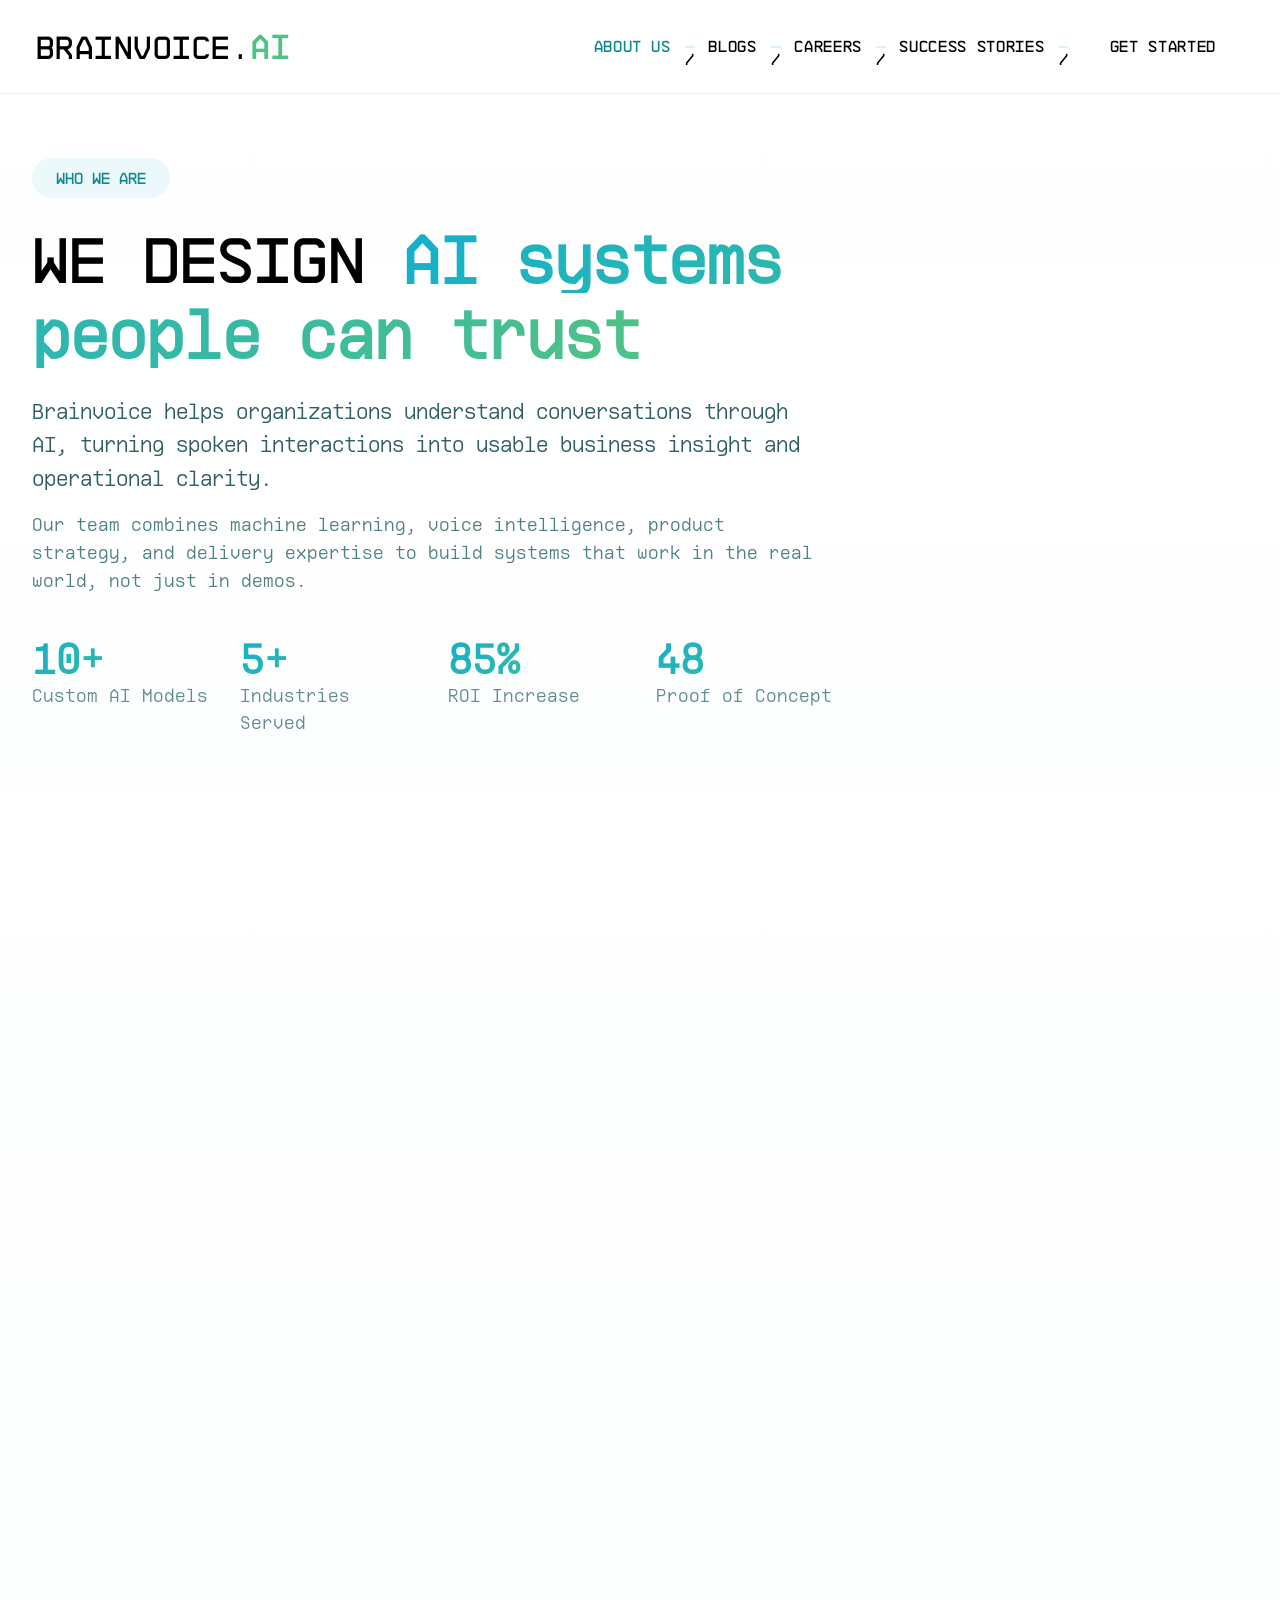
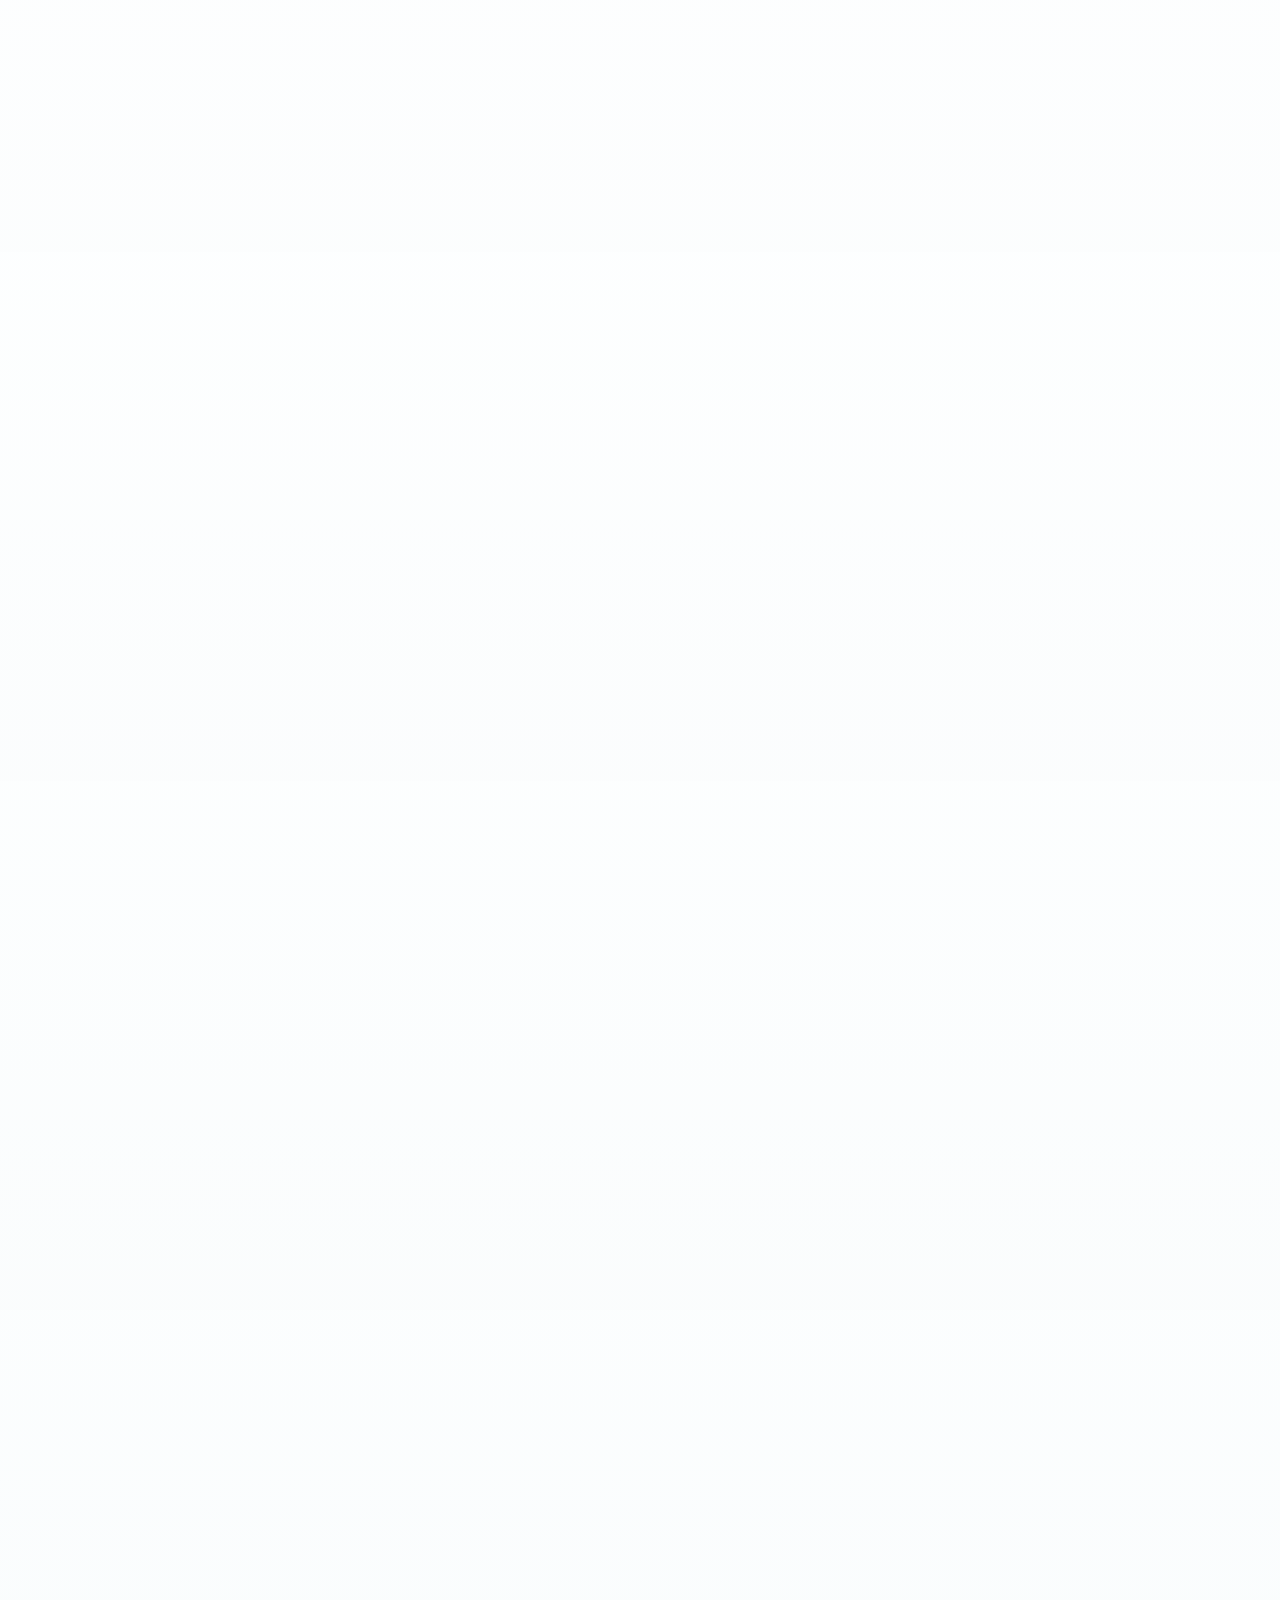
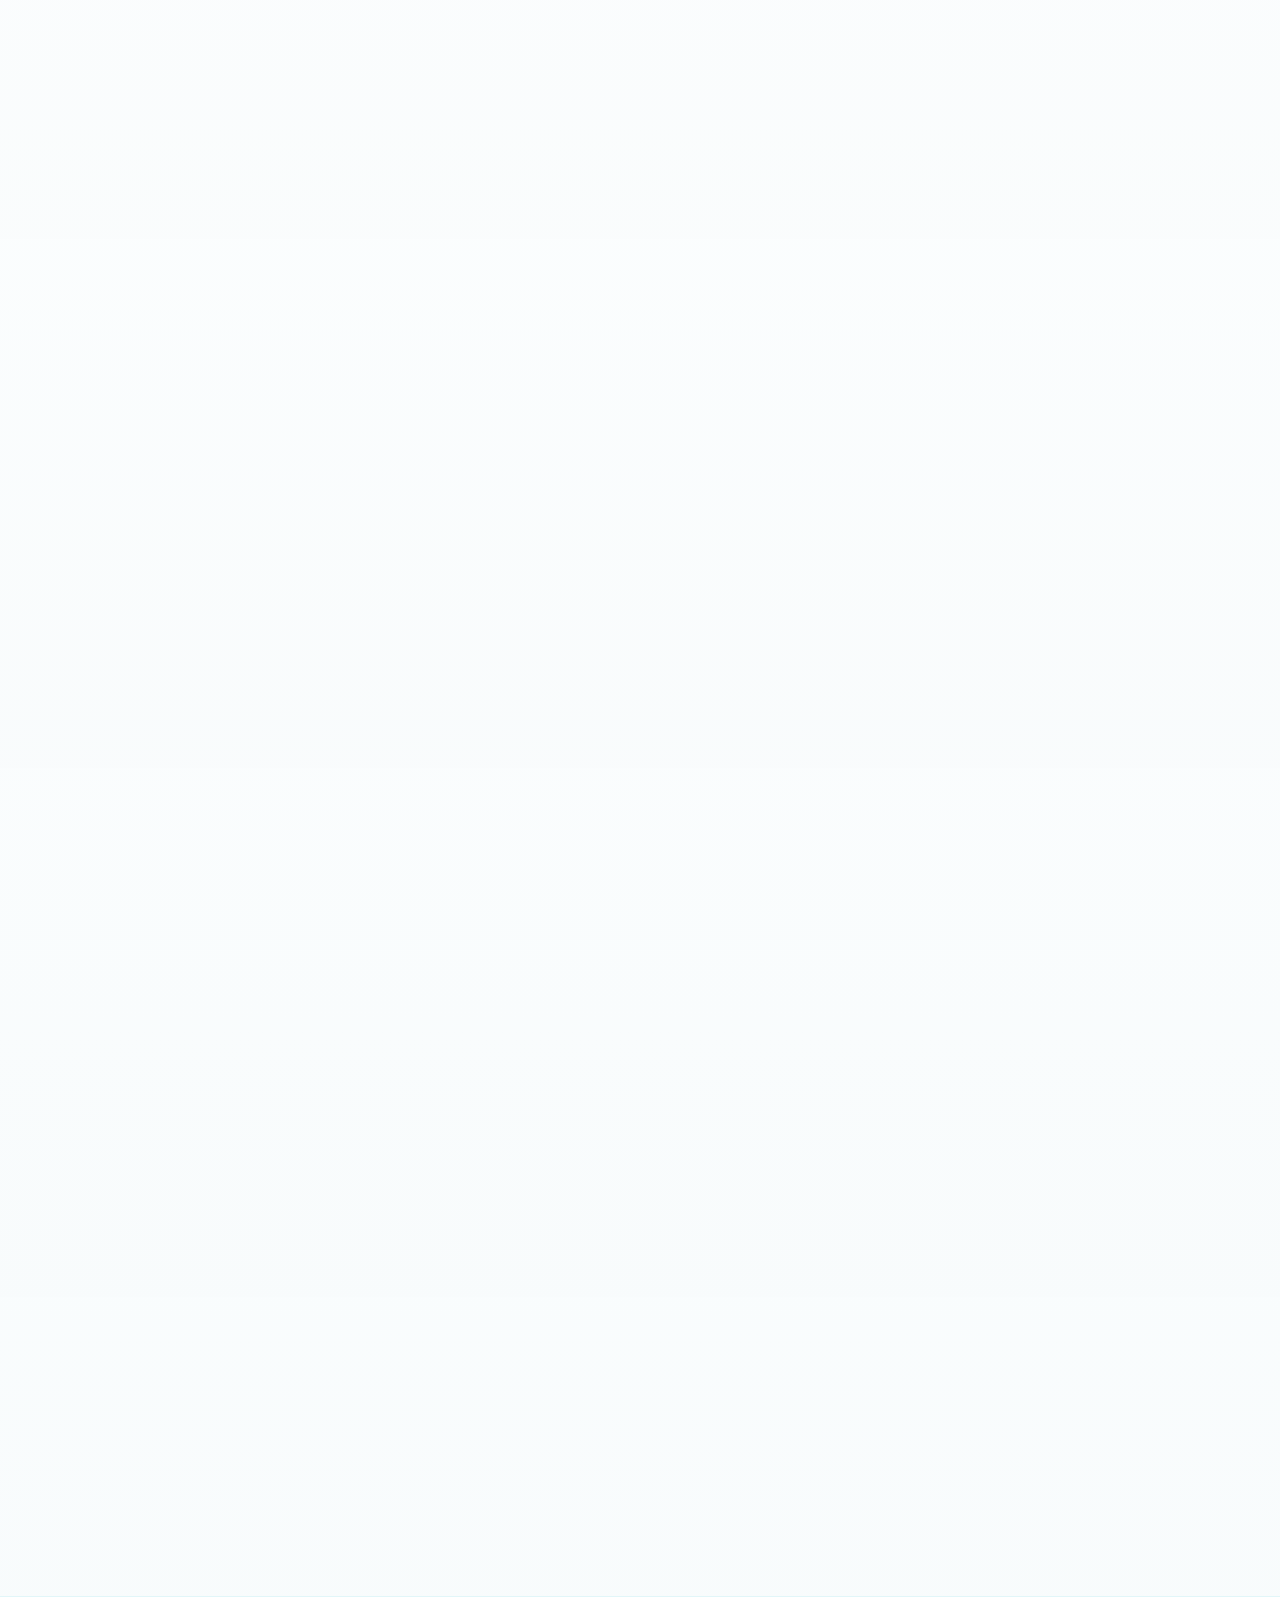
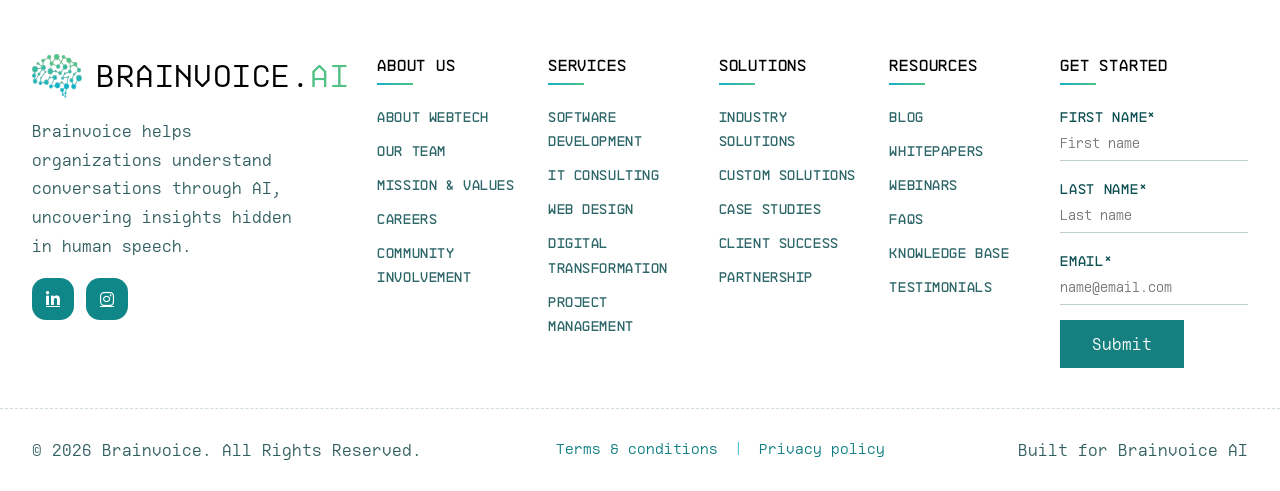
==== commit eea655f2: "Initial commit: push all project files" ====
--- a/BRAINVOICE - OTHER PAGES/index.html
+++ b/BRAINVOICE - OTHER PAGES/index.html
@@ -2,412 +2,11 @@
 <html lang="en">
 <head>
   <meta charset="UTF-8">
+  <meta http-equiv="refresh" content="0; url=about.html">
   <meta name="viewport" content="width=device-width, initial-scale=1.0">
-  <title>Brainvoice.AI · Home</title>
-
-  <!-- Icons -->
-  <link rel="stylesheet" href="https://cdnjs.cloudflare.com/ajax/libs/font-awesome/6.0.0/css/all.min.css">
-
-  <!-- CSS -->
-  <link rel="stylesheet" href="css/style.css">
-  <link rel="stylesheet" href="css/home.css">
+  <title>Redirecting</title>
 </head>
-
 <body>
-  <!-- NAVBAR -->
-  <nav class="navbar">
-    <div class="logo-container">
-      <img src="images/BrainVoice-logo.svg" alt="Brainvoice.AI" class="logo-img">
-      <span class="logo-text">Brain<span>voice.AI</span></span>
-    </div>
-    
-    <div class="nav-links">
-      <a href="index.html" class="active">Home</a>
-      <a href="success-stories.html">Success Stories</a>
-      <a href="careers.html">Careers</a>
-      <a href="about.html">About Us</a>
-      <a href="blog.html">Blog</a>
-      <a href="contact.html">Contact Us</a>
-    </div>
-
-    <button class="mobile-menu-btn" id="mobileMenuBtn" aria-label="Menu">
-      <i class="fas fa-bars"></i>
-    </button>
-  </nav>
-
-  <!-- Tagline -->
-  <div class="top-tagline">
-    <i class="fas fa-asterisk"></i> nulla suspendisse tortor aenean dis placerat.
-  </div>
-
-  <!-- MAIN CONTENT -->
-  <main>
-    <!-- Hero Section -->
-    <section class="hero-home">
-      <div class="container">
-        <div class="hero-grid">
-          <div class="hero-content">
-            <span class="hero-badge">Brainvoice.AI</span>
-            <h1>Transform Your Enterprise with <span class="gradient-text">Purpose-Built AI</span></h1>
-            <p class="hero-description">We design, develop, and deploy custom AI models that solve your unique business challenges—not someone else's.</p>
-            <div class="hero-buttons">
-              <a href="contact.html" class="btn btn-secondary">Get Your Custom AI Blueprint</a>
-            </div>
-          </div>
-          <div class="hero-image">
-            <div class="hero-image-content">
-              <i class="fas fa-robot"></i>
-              <h3>AI Meets Manufacturing Floor</h3>
-              <p>Upto 100% in knitting Production using AI</p>
-            </div>
-          </div>
-        </div>
-      </div>
-    </section>
-
-    <!-- Stats Section -->
-    <section class="stats-section">
-      <div class="container">
-        <div class="stats-grid">
-          <div class="stat-card">
-            <span class="stat-number">98%</span>
-            <p>Project Success Rate</p>
-          </div>
-          <div class="stat-card">
-            <span class="stat-number">10+</span>
-            <p>Custom AI Models</p>
-          </div>
-          <div class="stat-card">
-            <span class="stat-number">85%</span>
-            <p>ROI Increase</p>
-          </div>
-          <div class="stat-card">
-            <span class="stat-number">48hrs</span>
-            <p>Proof of Concept</p>
-          </div>
-        </div>
-      </div>
-    </section>
-
-    <!-- Services Accordion Section -->
-    <section class="services-accordion-section">
-      <div class="container">
-        <div class="section-header centered">
-          <span class="section-badge">Our Services</span>
-          <h2>Your Aspiration, Our Expertise: <span class="gradient-text">Tailored Services for Unmatched Excellence</span></h2>
-        </div>
-
-        <div class="services-accordion" id="servicesAccordion">
-          <!-- Service Block 01 -->
-          <div class="service-item" data-service="1">
-            <div class="service-header">
-              <div class="service-number">01</div>
-              <h3 class="service-title">Expertise Service</h3>
-              <button class="service-toggle" aria-label="Toggle service">
-                <i class="fas fa-chevron-down"></i>
-              </button>
-            </div>
-            <div class="service-content">
-              <p class="service-description">Lorem ipsum dolor sit amet consectetur. Eu lobortis aliquet nec dui blandit faucibus proin vitae adipiscing. Sollicitudin odio elementum urna placerat lacus, vulputate. Non malesuada viverra et ultrices cras. Tincidunt tempor, blandit augue ac feugiat.</p>
-              <div class="sub-services-row">
-                <div class="sub-service-card"><h4>Artificial Intelligence</h4></div>
-                <div class="sub-service-card"><h4>Frontend Development</h4></div>
-                <div class="sub-service-card"><h4>Dedicated Developer</h4></div>
-                <div class="sub-service-card"><h4>Mobile App Development</h4></div>
-              </div>
-            </div>
-          </div>
-
-          <!-- Service Block 02 -->
-          <div class="service-item" data-service="2">
-            <div class="service-header">
-              <div class="service-number">02</div>
-              <h3 class="service-title">Enterprise Service</h3>
-              <button class="service-toggle" aria-label="Toggle service">
-                <i class="fas fa-chevron-down"></i>
-              </button>
-            </div>
-            <div class="service-content">
-              <p class="service-description">Enterprise-grade solutions for large organizations. We provide scalable AI infrastructure, custom model development, and comprehensive support for enterprise clients.</p>
-              <div class="sub-services-row">
-                <div class="sub-service-card"><h4>AI Infrastructure</h4></div>
-                <div class="sub-service-card"><h4>Scalable Solutions</h4></div>
-                <div class="sub-service-card"><h4>Enterprise Support</h4></div>
-                <div class="sub-service-card"><h4>Data Processing</h4></div>
-                <div class="sub-service-card"><h4>Custom Models</h4></div>
-              </div>
-            </div>
-          </div>
-
-          <!-- Service Block 03 -->
-          <div class="service-item" data-service="3">
-            <div class="service-header">
-              <div class="service-number">03</div>
-              <h3 class="service-title">Process Optimization</h3>
-              <button class="service-toggle" aria-label="Toggle service">
-                <i class="fas fa-chevron-down"></i>
-              </button>
-            </div>
-            <div class="service-content">
-              <p class="service-description">Streamline your business processes with AI-powered optimization. We analyze your workflows, identify bottlenecks, and implement intelligent automation.</p>
-              <div class="sub-services-row">
-                <div class="sub-service-card"><h4>Workflow Analysis</h4></div>
-                <div class="sub-service-card"><h4>Bottleneck Detection</h4></div>
-                <div class="sub-service-card"><h4>Process Automation</h4></div>
-                <div class="sub-service-card"><h4>Efficiency Tracking</h4></div>
-              </div>
-            </div>
-          </div>
-
-          <!-- Service Block 04 -->
-          <div class="service-item" data-service="4">
-            <div class="service-header">
-              <div class="service-number">04</div>
-              <h3 class="service-title">Mobile App Development</h3>
-              <button class="service-toggle" aria-label="Toggle service">
-                <i class="fas fa-chevron-down"></i>
-              </button>
-            </div>
-            <div class="service-content">
-              <p class="service-description">Create powerful, intuitive mobile applications with AI integration. We build native and cross-platform apps that leverage machine learning.</p>
-              <div class="sub-services-row">
-                <div class="sub-service-card"><h4>iOS Development</h4></div>
-                <div class="sub-service-card"><h4>Android Development</h4></div>
-                <div class="sub-service-card"><h4>Cross-Platform</h4></div>
-                <div class="sub-service-card"><h4>AI Integration</h4></div>
-                <div class="sub-service-card"><h4>UI/UX Design</h4></div>
-              </div>
-            </div>
-          </div>
-
-          <!-- Service Block 05 -->
-          <div class="service-item" data-service="5">
-            <div class="service-header">
-              <div class="service-number">05</div>
-              <h3 class="service-title">AI Consulting</h3>
-              <button class="service-toggle" aria-label="Toggle service">
-                <i class="fas fa-chevron-down"></i>
-              </button>
-            </div>
-            <div class="service-content">
-              <p class="service-description">Expert guidance on AI strategy, implementation, and optimization. Our consultants help you identify opportunities and build a roadmap.</p>
-              <div class="sub-services-row">
-                <div class="sub-service-card"><h4>Strategy Development</h4></div>
-                <div class="sub-service-card"><h4>Technology Selection</h4></div>
-                <div class="sub-service-card"><h4>Implementation Roadmap</h4></div>
-                <div class="sub-service-card"><h4>ROI Analysis</h4></div>
-                <div class="sub-service-card"><h4>Team Training</h4></div>
-              </div>
-            </div>
-          </div>
-        </div>
-      </div>
-    </section>
-
-    <!-- 🔷 SECTION: Technology / Tools Grid -->
-    <section class="tech-grid-section">
-      <div class="container">
-        <!-- Grid of Icons - 3x3 Layout -->
-        <div class="tech-grid">
-          <!-- Row 1 -->
-          <div class="tech-item">
-            <img src="images/aws.png" alt="AWS" class="tech-logo">
-            <span class="tech-name">AWS</span>
-          </div>
-          <div class="tech-item">
-            <img src="images/cloud.png" alt="Google Cloud" class="tech-logo">
-            <span class="tech-name">Google Cloud</span>
-          </div>
-          <div class="tech-item">
-            <img src="images/azure.svg" alt="Azure" class="tech-logo">
-            <span class="tech-name">Azure</span>
-          </div>
-
-          <!-- Row 2 -->
-          <div class="tech-item">
-            <img src="images/python.jpg" alt="Python" class="tech-logo">
-            <span class="tech-name">Python</span>
-          </div>
-          <div class="tech-item">
-            <img src="images/docker.png" alt="Docker" class="tech-logo">
-            <span class="tech-name">Docker</span>
-          </div>
-          <div class="tech-item">
-            <img src="images/kuberenets.png" alt="Kubernetes" class="tech-logo">
-            <span class="tech-name">Kubernetes</span>
-          </div>
-
-          <!-- Row 3 -->
-          <div class="tech-item">
-            <img src="images/pytorch.png" alt="PyTorch" class="tech-logo">
-            <span class="tech-name">PyTorch</span>
-          </div>
-          <div class="tech-item">
-            <img src="images/tensorflow.png" alt="TensorFlow" class="tech-logo">
-            <span class="tech-name">TensorFlow</span>
-          </div>
-          <div class="tech-item">
-            <img src="images/huggingface.png" alt="Hugging Face" class="tech-logo">
-            <span class="tech-name">Hugging Face</span>
-          </div>
-        </div>
-      </div>
-    </section>
-    <!-- Testimonials Section -->
-    <section class="testimonials-section">
-      <div class="container">
-        <div class="section-header centered">
-          <span class="section-badge">Testimonials</span>
-          <h2>Voices of Trust: <span class="gradient-text">Client Stories</span></h2>
-        </div>
-        
-        <div class="testimonials-grid">
-          <div class="testimonial-card">
-            <div class="testimonial-header">
-              <div class="testimonial-avatar" style="background: #13B0CB">J</div>
-              <div class="testimonial-info">
-                <h4>Jacob</h4>
-                <p>CEO - Brainvoice.ai</p>
-              </div>
-            </div>
-            <p class="testimonial-text">"From manufacturing giants to tech innovators, leading enterprises choose Brainvoice AI for custom solutions that integrate seamlessly and deliver exceptional ROI."</p>
-          </div>
-          
-          <div class="testimonial-card">
-            <div class="testimonial-header">
-              <div class="testimonial-avatar" style="background: #27B6B7">S</div>
-              <div class="testimonial-info">
-                <h4>Sarah Chen</h4>
-                <p>CTO - Tech Innovations</p>
-              </div>
-            </div>
-            <p class="testimonial-text">"Our video skyrocketed to success, garnering 10X more views and becoming the year's most watched. Brainvoice AI delivered beyond our expectations."</p>
-          </div>
-        </div>
-      </div>
-    </section>
-
-    <!-- Newsletter Section -->
-    <section class="newsletter-section">
-      <div class="container">
-        <div class="newsletter-content">
-          <div class="newsletter-icon">
-            <i class="fas fa-envelope-open-text"></i>
-          </div>
-          <div class="newsletter-text">
-            <h3>Subscribe to our weekly newsletter</h3>
-            <p>Get the latest insights on AI & crypto — no spam, just quality content.</p>
-          </div>
-          <div class="newsletter-form">
-            <div class="input-wrapper">
-              <i class="fas fa-envelope input-icon"></i>
-              <input type="email" id="newsletterEmail" placeholder="Enter your email address">
-            </div>
-            <button id="subscribeBtn" class="subscribe-btn">
-              Subscribe <i class="fas fa-arrow-right"></i>
-            </button>
-          </div>
-        </div>
-      </div>
-    </section>
-  </main>
-
-  <!-- FOOTER -->
-  <footer class="footer">
-    <div class="footer-container">
-      <!-- About Us Column -->
-      <div class="footer-column">
-        <h4>About Us</h4>
-        <ul>
-          <li><a href="about.html">About WebTech</a></li>
-          <li><a href="#">Our Team</a></li>
-          <li><a href="#">Mission & Values</a></li>
-          <li><a href="careers.html">Careers</a></li>
-          <li><a href="#">Community Involvement</a></li>
-        </ul>
-      </div>
-
-      <!-- Services Column -->
-      <div class="footer-column">
-        <h4>Services</h4>
-        <ul>
-          <li><a href="#">Software Development</a></li>
-          <li><a href="#">IT Consulting</a></li>
-          <li><a href="#">Web Design</a></li>
-          <li><a href="#">Digital Transformation</a></li>
-          <li><a href="#">Project Management</a></li>
-        </ul>
-      </div>
-
-      <!-- Solutions Column -->
-      <div class="footer-column">
-        <h4>Solutions</h4>
-        <ul>
-          <li><a href="#">Industry Solutions</a></li>
-          <li><a href="#">Custom Solutions</a></li>
-          <li><a href="success-stories.html">Case Studies</a></li>
-          <li><a href="#">Client Success</a></li>
-          <li><a href="#">Partnership</a></li>
-        </ul>
-      </div>
-
-      <!-- Resources Column -->
-      <div class="footer-column">
-        <h4>Resources</h4>
-        <ul>
-          <li><a href="blog.html">Blog</a></li>
-          <li><a href="#">Whitepapers</a></li>
-          <li><a href="#">Webinars</a></li>
-          <li><a href="#">FAQs</a></li>
-          <li><a href="#">Knowledge Base</a></li>
-          <li><a href="#">Testimonials</a></li>
-        </ul>
-      </div>
-
-      <!-- Contact & Connect Column -->
-      <div class="footer-column">
-        <h4>Contact</h4>
-        <ul>
-          <li><a href="contact.html">Get in Touch</a></li>
-          <li><a href="#">Support</a></li>
-          <li><a href="#">Sales</a></li>
-          <li><a href="#">Locations</a></li>
-          <li><a href="contact.html">Contact Form</a></li>
-        </ul>
-        
-        <h4 style="margin-top: 1.5rem;">Connect</h4>
-        <ul>
-          <li><a href="#"><i class="fab fa-linkedin"></i> LinkedIn</a></li>
-          <li><a href="#"><i class="fab fa-twitter"></i> Twitter</a></li>
-          <li><a href="#"><i class="fab fa-github"></i> GitHub</a></li>
-        </ul>
-      </div>
-    </div>
-
-    <!-- Bottom Footer -->
-    <div class="footer-bottom">
-      <div class="footer-bottom-content">
-        <div class="footer-logo">
-          <img src="images/BrainVoice-logo.svg" alt="Brainvoice.AI" class="footer-logo-img">
-          <span class="footer-logo-text">Brain<span>voice</span></span>
-        </div>
-        <div class="footer-copyright">
-          <span>© 2025 Brainvoice.AI</span>
-          <span class="divider">✧</span>
-          <span>All Rights Reserved</span>
-        </div>
-        <div class="footer-social">
-          <a href="#" aria-label="Twitter"><i class="fab fa-twitter"></i></a>
-          <a href="#" aria-label="LinkedIn"><i class="fab fa-linkedin-in"></i></a>
-          <a href="#" aria-label="GitHub"><i class="fab fa-github"></i></a>
-          <a href="#" aria-label="Discord"><i class="fab fa-discord"></i></a>
-        </div>
-      </div>
-    </div>
-  </footer>
-
-  <!-- JS -->
-  <script src="js/script.js"></script>
-  <script src="js/home.js"></script>
+  <p>Redirecting to <a href="about.html">about.html</a>...</p>
 </body>
-</html>+</html>
